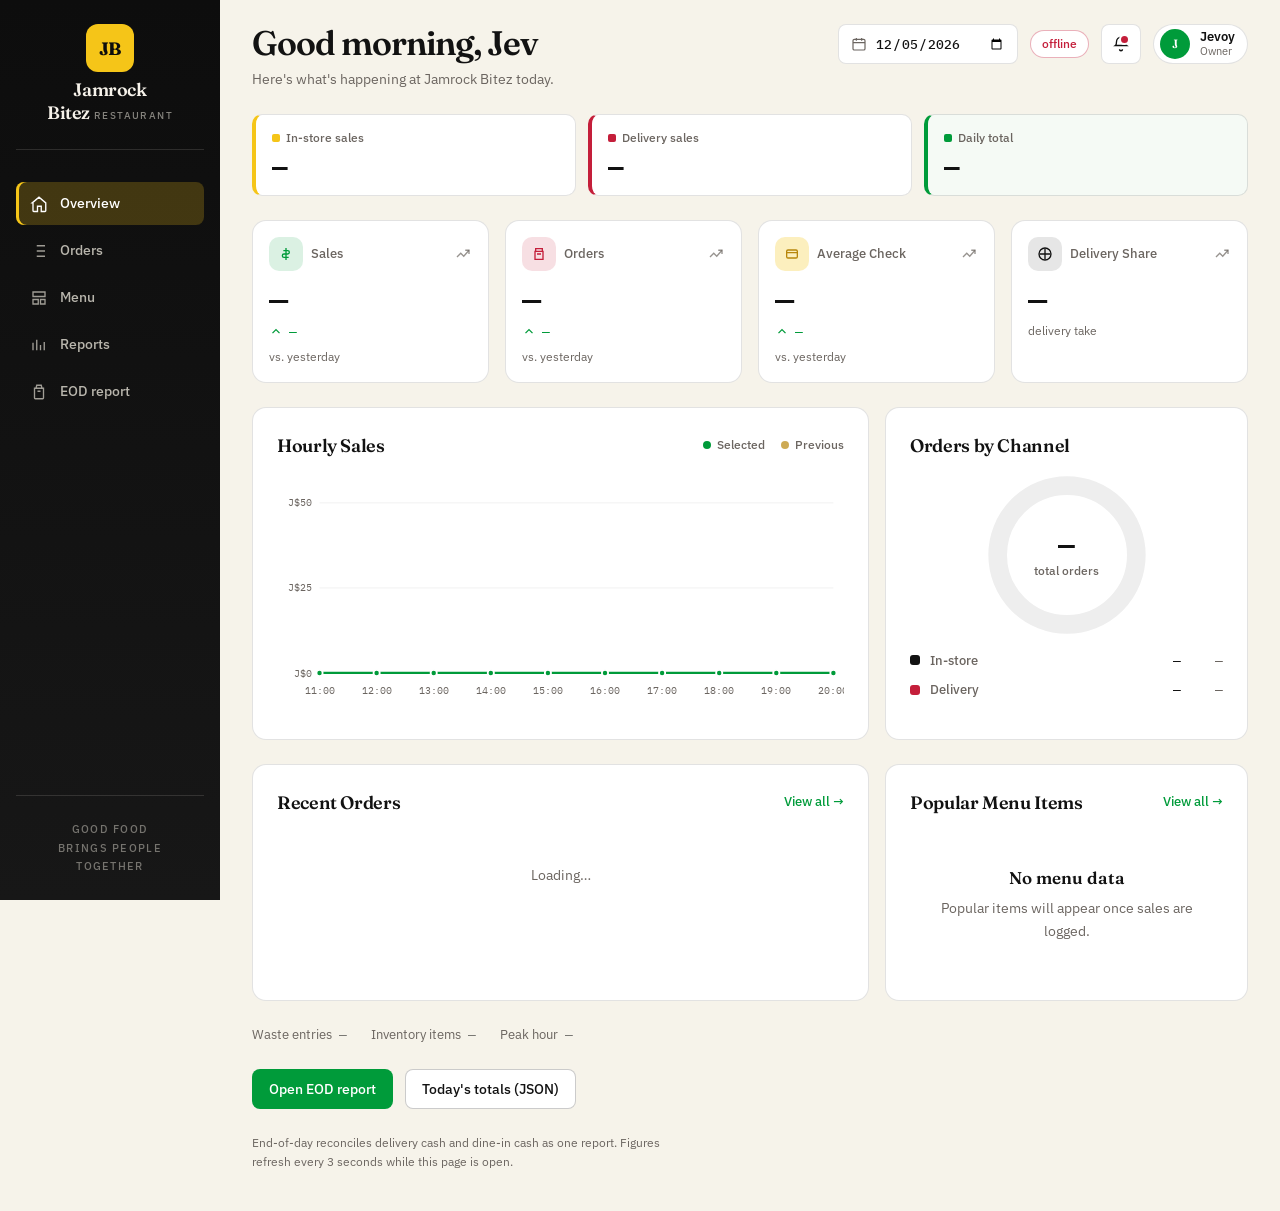
==== owner-dashboard/static/index.html @ aaf86993 "Owner Dashboard" ====
<!DOCTYPE html>
<html lang="en">
<head>
<meta charset="utf-8">
<meta name="viewport" content="width=device-width, initial-scale=1, viewport-fit=cover">
<title>Overview — Jamrock Bitez</title>
<meta name="description" content="Jamrock Bitez owner dashboard: today's sales, orders, channel mix, and popular items.">
<meta name="theme-color" content="#0d0d0d">
<link rel="preconnect" href="https://fonts.googleapis.com">
<link rel="preconnect" href="https://fonts.gstatic.com" crossorigin>
<link href="https://fonts.googleapis.com/css2?family=Fraunces:opsz,wght@9..144,500;9..144,600;9..144,700&family=IBM+Plex+Mono:wght@500;600&family=IBM+Plex+Sans:wght@400;500;600&display=swap" rel="stylesheet">
<style>
  :root {
    /* Jamaican palette: black, red, gold, green */
    --sidebar: #0d0d0d;
    --sidebar-2: #171717;
    --bg: #f6f3ea;
    --surface: #ffffff;
    --ink: #121212;
    --muted: #6b6560;
    --line: color-mix(in oklab, var(--ink) 12%, transparent);
    --line-strong: color-mix(in oklab, var(--ink) 22%, transparent);
    --accent: #c41e3a;
    --green: #009b3a;
    --gold: #f5c518;
    --gold-deep: #b8860b;
    --ok: #009b3a;
    --warn: #b8860b;
    --bad: #c41e3a;
    --channel-a: #121212;
    --channel-b: #c41e3a;
    --channel-c: #f5c518;

    --s-1: 4px; --s-2: 8px; --s-3: 12px; --s-4: 16px;
    --s-5: 24px; --s-6: 32px; --s-7: 40px;

    --r-lg: 14px; --r-md: 10px; --r-sm: 8px; --r-btn: 8px;

    --t-label: 13px;
    --t-small: 14px;
    --t-body: 15px;

    --font-display: "Fraunces", Georgia, serif;
    --font-text: "IBM Plex Sans", system-ui, sans-serif;
    --font-mono: "IBM Plex Mono", ui-monospace, monospace;

    --m-in: 150ms;
    --ease: cubic-bezier(.2, .8, .2, 1);
    --sidebar-w: 220px;
  }

  * { box-sizing: border-box; }
  html, body { margin: 0; min-height: 100%; }
  body {
    background: var(--bg);
    color: var(--ink);
    font: 400 var(--t-body)/1.5 var(--font-text);
    -webkit-font-smoothing: antialiased;
    display: flex;
    min-height: 100vh;
  }

  .skip-link {
    position: absolute; left: var(--s-4); top: -100px;
    background: var(--ink); color: var(--bg);
    padding: var(--s-2) var(--s-4); border-radius: var(--r-sm);
    z-index: 40; text-decoration: none; font-weight: 500;
  }
  .skip-link:focus { top: var(--s-4); }
  :focus-visible { outline: 2px solid var(--accent); outline-offset: 2px; }

  /* ===================== sidebar ===================== */
  .sidebar {
    width: var(--sidebar-w);
    flex-shrink: 0;
    background: linear-gradient(180deg, var(--sidebar), var(--sidebar-2));
    color: #e8e4d9;
    display: flex;
    flex-direction: column;
    padding: var(--s-5) var(--s-4) var(--s-5);
    position: sticky;
    top: 0;
    height: 100vh;
    overflow-y: auto;
  }
  .side-brand {
    display: flex;
    flex-direction: column;
    align-items: center;
    gap: var(--s-2);
    text-align: center;
    margin-bottom: var(--s-6);
    padding-bottom: var(--s-5);
    border-bottom: 1px solid color-mix(in oklab, #e8e4d9 14%, transparent);
  }
  .side-mark {
    width: 48px; height: 48px;
    border-radius: 12px;
    background: var(--gold);
    color: var(--sidebar);
    display: grid;
    place-items: center;
    font-family: var(--font-display);
    font-weight: 700;
    font-size: 18px;
    letter-spacing: -0.04em;
  }
  .side-brand strong {
    font-family: var(--font-display);
    font-weight: 600;
    font-size: 18px;
    letter-spacing: -0.02em;
    color: #f6f2ea;
    line-height: 1.15;
  }
  .side-brand span {
    font-size: 10px;
    font-weight: 500;
    letter-spacing: 0.14em;
    text-transform: uppercase;
    color: color-mix(in oklab, #e8e4d9 55%, transparent);
  }

  .side-nav {
    display: flex;
    flex-direction: column;
    gap: 4px;
    flex: 1;
  }
  .side-nav a {
    display: flex;
    align-items: center;
    gap: 12px;
    padding: 11px 14px;
    border-radius: var(--r-sm);
    color: color-mix(in oklab, #e8e4d9 78%, transparent);
    text-decoration: none;
    font-size: 14px;
    font-weight: 500;
    transition: background var(--m-in) var(--ease), color var(--m-in) var(--ease);
  }
  .side-nav a svg {
    width: 18px; height: 18px;
    flex-shrink: 0;
    opacity: 0.85;
  }
  .side-nav a:hover {
    background: color-mix(in oklab, #e8e4d9 8%, transparent);
    color: #f6f2ea;
  }
  .side-nav a.is-active {
    background: color-mix(in oklab, var(--gold) 22%, transparent);
    color: #fff;
    box-shadow: inset 3px 0 0 var(--gold);
  }
  .side-nav a.is-active svg { opacity: 1; }

  .side-foot {
    margin-top: auto;
    padding-top: var(--s-5);
    border-top: 1px solid color-mix(in oklab, #e8e4d9 14%, transparent);
    font-size: 11px;
    font-weight: 500;
    letter-spacing: 0.12em;
    text-transform: uppercase;
    text-align: center;
    line-height: 1.7;
    color: color-mix(in oklab, #e8e4d9 45%, transparent);
  }

  /* ===================== main ===================== */
  .main {
    flex: 1;
    min-width: 0;
    width: 100%;
    padding: var(--s-5) var(--s-6) var(--s-7);
    max-width: none;
  }

  .page-head {
    display: flex;
    align-items: flex-start;
    justify-content: space-between;
    gap: var(--s-4);
    margin-bottom: var(--s-5);
    flex-wrap: wrap;
  }
  .greet h1 {
    font-family: var(--font-display);
    font-weight: 600;
    font-size: clamp(26px, 2vw + 18px, 34px);
    letter-spacing: -0.03em;
    line-height: 1.15;
    margin: 0;
  }
  .greet p {
    margin: 6px 0 0;
    color: var(--muted);
    font-size: var(--t-small);
  }
  .head-tools {
    display: flex;
    align-items: center;
    gap: var(--s-3);
    flex-wrap: wrap;
  }
  .date-pill {
    display: inline-flex;
    align-items: center;
    gap: 8px;
    height: 40px;
    padding: 0 12px;
    background: var(--surface);
    border: 1px solid var(--line);
    border-radius: var(--r-btn);
    font-size: 13px;
    font-weight: 500;
    color: var(--ink);
    white-space: nowrap;
  }
  .date-pill svg { width: 16px; height: 16px; color: var(--muted); flex-shrink: 0; }
  .date-pill input[type="date"] {
    border: none;
    background: transparent;
    font: 500 13px/1 var(--font-text);
    color: var(--ink);
    padding: 0;
    min-width: 0;
    width: 130px;
    cursor: pointer;
    font-family: var(--font-mono);
    font-variant-numeric: tabular-nums;
  }
  .date-pill input[type="date"]:focus {
    outline: none;
  }
  .date-pill:focus-within {
    border-color: var(--green);
    box-shadow: 0 0 0 3px color-mix(in oklab, var(--green) 18%, transparent);
  }
  .date-reset {
    border: none;
    background: color-mix(in oklab, var(--ink) 8%, transparent);
    color: var(--muted);
    font: 500 11px/1 var(--font-text);
    padding: 5px 8px;
    border-radius: 999px;
    cursor: pointer;
    white-space: nowrap;
  }
  .date-reset:hover { background: color-mix(in oklab, var(--ink) 14%, transparent); color: var(--ink); }
  .date-reset[hidden] { display: none; }

  /* sales split — SR-5.2 explicit subtotals */
  .sales-split {
    display: grid;
    grid-template-columns: repeat(3, 1fr);
    gap: var(--s-3);
    margin-bottom: var(--s-5);
  }
  .split-cell {
    background: var(--surface);
    border: 1px solid var(--line);
    border-radius: var(--r-md);
    padding: 14px var(--s-4);
    min-width: 0;
    border-left: 4px solid var(--line-strong);
  }
  .split-cell--store { border-left-color: var(--gold); }
  .split-cell--del { border-left-color: var(--accent); }
  .split-cell--total { border-left-color: var(--green); background: color-mix(in oklab, var(--green) 5%, var(--surface)); }
  .split-cell .k {
    font-size: 12px;
    font-weight: 500;
    color: var(--muted);
    margin: 0 0 4px;
    display: flex;
    align-items: center;
    gap: 6px;
  }
  .split-cell .k i {
    width: 8px; height: 8px;
    border-radius: 2px;
    display: inline-block;
  }
  .split-cell--store .k i { background: var(--gold); }
  .split-cell--del .k i { background: var(--accent); }
  .split-cell--total .k i { background: var(--green); }
  .split-cell .v {
    font-family: var(--font-mono);
    font-weight: 600;
    font-size: clamp(20px, 1.2vw + 14px, 26px);
    font-variant-numeric: tabular-nums;
    letter-spacing: -0.03em;
    margin: 0;
    line-height: 1.15;
  }
  .bell {
    width: 40px; height: 40px;
    border-radius: var(--r-btn);
    background: var(--surface);
    border: 1px solid var(--line);
    display: grid;
    place-items: center;
    position: relative;
    color: var(--ink);
    cursor: default;
  }
  .bell svg { width: 18px; height: 18px; }
  .bell::after {
    content: "";
    position: absolute;
    top: 9px; right: 10px;
    width: 7px; height: 7px;
    border-radius: 50%;
    background: var(--accent);
    border: 2px solid var(--surface);
  }
  .user-chip {
    display: flex;
    align-items: center;
    gap: 10px;
    height: 40px;
    padding: 0 12px 0 6px;
    background: var(--surface);
    border: 1px solid var(--line);
    border-radius: 999px;
  }
  .avatar {
    width: 30px; height: 30px;
    border-radius: 50%;
    background: var(--green);
    color: #fff;
    display: grid;
    place-items: center;
    font-family: var(--font-display);
    font-size: 12px;
    font-weight: 600;
  }
  .user-chip .who {
    display: flex;
    flex-direction: column;
    line-height: 1.15;
  }
  .user-chip .who strong { font-size: 13px; font-weight: 600; }
  .user-chip .who span { font-size: 11px; color: var(--muted); }

  .badge {
    font-size: 12px;
    font-weight: 500;
    line-height: 1;
    padding: 7px 11px;
    border-radius: 999px;
    border: 1px solid var(--line-strong);
    color: var(--muted);
    background: var(--surface);
    white-space: nowrap;
  }
  .badge[data-state="live"] {
    color: var(--ok);
    border-color: color-mix(in oklab, var(--ok) 35%, transparent);
  }
  .badge[data-state="demo"] {
    color: var(--warn);
    border-color: color-mix(in oklab, var(--warn) 35%, transparent);
  }
  .badge[data-state="offline"] {
    color: var(--bad);
    border-color: color-mix(in oklab, var(--bad) 35%, transparent);
  }

  /* ===================== KPI cards ===================== */
  .kpis {
    display: grid;
    grid-template-columns: repeat(4, 1fr);
    gap: var(--s-4);
    margin-bottom: var(--s-5);
  }
  .kpi {
    background: var(--surface);
    border: 1px solid var(--line);
    border-radius: var(--r-lg);
    padding: var(--s-4) var(--s-4) var(--s-4);
    display: flex;
    flex-direction: column;
    gap: 6px;
    min-width: 0;
    transition: transform var(--m-in) var(--ease), box-shadow var(--m-in) var(--ease);
  }
  .kpi:hover {
    transform: translateY(-2px);
    box-shadow: 0 8px 24px color-mix(in oklab, var(--ink) 8%, transparent);
    border-color: color-mix(in oklab, var(--gold-deep) 35%, var(--line));
  }
  .kpi__top {
    display: flex;
    align-items: center;
    justify-content: space-between;
    gap: var(--s-2);
    flex-wrap: nowrap;
  }
  .kpi__label {
    display: flex;
    align-items: center;
    gap: 8px;
    font-size: 13px;
    font-weight: 500;
    color: var(--muted);
    min-width: 0;
    flex: 1;
    white-space: nowrap;
    overflow: hidden;
  }
  .kpi__label span {
    overflow: hidden;
    text-overflow: ellipsis;
  }
  .kpi__icon {
    width: 34px; height: 34px;
    border-radius: 10px;
    display: grid;
    place-items: center;
    flex-shrink: 0;
  }
  .kpi__icon svg { width: 16px; height: 16px; }
  .kpi__icon--green { background: color-mix(in oklab, var(--green) 14%, transparent); color: var(--green); }
  .kpi__icon--rust { background: color-mix(in oklab, var(--accent) 14%, transparent); color: var(--accent); }
  .kpi__icon--sand { background: color-mix(in oklab, var(--gold) 28%, transparent); color: var(--gold-deep); }
  .kpi__icon--ink { background: color-mix(in oklab, var(--ink) 10%, transparent); color: var(--ink); }
  .kpi__trend-icon { color: color-mix(in oklab, var(--muted) 70%, transparent); width: 18px; height: 18px; flex-shrink: 0; }
  .kpi__value {
    font-family: var(--font-mono);
    font-weight: 600;
    font-size: clamp(26px, 1.5vw + 18px, 32px);
    letter-spacing: -0.03em;
    font-variant-numeric: tabular-nums;
    line-height: 1.1;
    margin: 4px 0 0;
  }
  .kpi__delta {
    display: flex;
    align-items: center;
    gap: 6px;
    font-size: 13px;
    font-weight: 600;
    color: var(--ok);
    font-family: var(--font-mono);
    font-variant-numeric: tabular-nums;
  }
  .kpi__delta[data-dir="down"] { color: var(--bad); }
  .kpi__delta[data-dir="flat"] { color: var(--muted); }
  .kpi__delta svg { width: 14px; height: 14px; }
  .kpi__sub {
    font-size: 12px;
    color: var(--muted);
    margin: 0;
  }

  /* ===================== charts row ===================== */
  .row-charts {
    display: grid;
    grid-template-columns: 1.7fr 1fr;
    gap: var(--s-4);
    margin-bottom: var(--s-5);
    align-items: stretch;
  }
  .row-charts > .card { height: 100%; }
  .card {
    background: var(--surface);
    border: 1px solid var(--line);
    border-radius: var(--r-lg);
    padding: var(--s-5);
    min-width: 0;
  }
  .card__head {
    display: flex;
    align-items: center;
    justify-content: space-between;
    gap: var(--s-3);
    margin-bottom: var(--s-4);
    flex-wrap: wrap;
  }
  .card__head h2 {
    font-family: var(--font-display);
    font-weight: 600;
    font-size: 18px;
    letter-spacing: -0.02em;
    margin: 0;
  }
  .card__link {
    font-size: 13px;
    font-weight: 500;
    color: var(--green);
    text-decoration: none;
    display: inline-flex;
    align-items: center;
    gap: 4px;
  }
  .card__link:hover { text-decoration: underline; }

  .chart-legend {
    display: flex;
    gap: var(--s-4);
    font-size: 12px;
    font-weight: 500;
    color: var(--muted);
  }
  .chart-legend span {
    display: inline-flex;
    align-items: center;
    gap: 6px;
  }
  .chart-legend i {
    width: 8px; height: 8px;
    border-radius: 50%;
    display: inline-block;
  }
  .chart-legend .lg-today { background: var(--green); }
  .chart-legend .lg-yday { background: var(--gold-deep); opacity: 0.7; }

  .line-chart {
    width: 100%;
    height: 240px;
    display: block;
  }
  .line-chart .grid-line {
    stroke: color-mix(in oklab, var(--ink) 7%, transparent);
    stroke-width: 1;
  }
  .line-chart .axis-label {
    fill: var(--muted);
    font-size: 11px;
    font-family: var(--font-mono);
  }
  .line-chart .series-today {
    fill: none;
    stroke: var(--green);
    stroke-width: 2.5;
    stroke-linecap: round;
    stroke-linejoin: round;
  }
  .line-chart .series-yday {
    fill: none;
    stroke: color-mix(in oklab, var(--gold-deep) 55%, var(--muted));
    stroke-width: 2;
    stroke-linecap: round;
    stroke-linejoin: round;
    stroke-dasharray: 4 4;
  }
  .line-chart .dot-today {
    fill: var(--green);
    stroke: var(--surface);
    stroke-width: 2;
  }
  .line-chart .dot-today.is-peak {
    fill: var(--accent);
    r: 5;
  }

  /* donut */
  .donut-block {
    display: flex;
    flex-direction: column;
    align-items: center;
    gap: var(--s-4);
  }
  .donut-wrap {
    position: relative;
    width: 160px;
    height: 160px;
  }
  .donut-wrap svg { display: block; width: 100%; height: 100%; transform: rotate(-90deg); }
  .donut-center {
    position: absolute;
    inset: 0;
    display: flex;
    flex-direction: column;
    align-items: center;
    justify-content: center;
    pointer-events: none;
    text-align: center;
  }
  .donut-center .pct {
    font-family: var(--font-mono);
    font-weight: 600;
    font-size: 28px;
    letter-spacing: -0.03em;
    font-variant-numeric: tabular-nums;
    line-height: 1;
  }
  .donut-center .lbl {
    font-size: 12px;
    color: var(--muted);
    font-weight: 500;
    margin-top: 4px;
  }
  .channel-legend {
    width: 100%;
    display: flex;
    flex-direction: column;
    gap: 10px;
  }
  .channel-legend .row {
    display: grid;
    grid-template-columns: 10px 1fr auto auto;
    gap: 10px;
    align-items: center;
    font-size: 13px;
  }
  .channel-legend .sw {
    width: 10px; height: 10px;
    border-radius: 3px;
  }
  .channel-legend .sw-a { background: var(--channel-a); }
  .channel-legend .sw-b { background: var(--channel-b); }
  .channel-legend .name { color: var(--muted); font-weight: 500; }
  .channel-legend .n {
    font-family: var(--font-mono);
    font-weight: 600;
    font-variant-numeric: tabular-nums;
    min-width: 2ch;
    text-align: right;
  }
  .channel-legend .p {
    font-family: var(--font-mono);
    font-weight: 600;
    font-variant-numeric: tabular-nums;
    color: var(--muted);
    min-width: 4ch;
    text-align: right;
  }

  /* ===================== bottom row ===================== */
  .row-bottom {
    display: grid;
    grid-template-columns: 1.7fr 1fr;
    gap: var(--s-4);
    align-items: stretch;
  }
  .row-bottom > .card { height: 100%; }

  table {
    width: 100%;
    border-collapse: collapse;
    font-size: 13px;
  }
  th, td {
    padding: 11px 8px;
    text-align: left;
    border-bottom: 1px solid var(--line);
  }
  th {
    font-size: 12px;
    font-weight: 500;
    color: var(--muted);
    padding-top: 0;
  }
  tbody tr:last-child td { border-bottom: none; }
  tbody tr { transition: background var(--m-in) var(--ease); }
  tbody tr:hover { background: color-mix(in oklab, var(--accent) 4%, transparent); }
  td.num, th.num {
    font-family: var(--font-mono);
    font-variant-numeric: tabular-nums;
    font-weight: 500;
    text-align: right;
  }
  td.id {
    font-family: var(--font-mono);
    font-variant-numeric: tabular-nums;
    color: var(--muted);
  }
  td.when { color: var(--muted); white-space: nowrap; }
  td.who { font-weight: 500; }

  .tag {
    display: inline-block;
    font-size: 12px;
    font-weight: 500;
    line-height: 1;
    padding: 5px 9px;
    border-radius: 999px;
    white-space: nowrap;
  }
  .tag--store {
    color: var(--ink);
    background: color-mix(in oklab, var(--gold) 35%, transparent);
    border: 1px solid color-mix(in oklab, var(--gold-deep) 40%, transparent);
  }
  .tag--delivery {
    color: var(--accent);
    background: color-mix(in oklab, var(--accent) 10%, transparent);
    border: 1px solid color-mix(in oklab, var(--accent) 30%, transparent);
  }
  .status {
    display: inline-block;
    font-size: 12px;
    font-weight: 500;
    line-height: 1;
    padding: 5px 9px;
    border-radius: 999px;
    white-space: nowrap;
  }
  .status--done {
    color: var(--ok);
    background: color-mix(in oklab, var(--ok) 12%, transparent);
  }
  .status--prep {
    color: var(--warn);
    background: color-mix(in oklab, var(--warn) 14%, transparent);
  }
  .status--out {
    color: #1d4ed8;
    background: color-mix(in oklab, #1d4ed8 12%, transparent);
  }

  .empty {
    padding: var(--s-6) var(--s-4);
    text-align: center;
    color: var(--muted);
    font-size: var(--t-small);
    margin: 0;
    line-height: 1.7;
  }
  .empty strong {
    display: block;
    font-family: var(--font-display);
    font-weight: 600;
    font-size: 17px;
    color: var(--ink);
    margin-bottom: 4px;
  }

  /* popular items */
  .menu-list {
    display: flex;
    flex-direction: column;
  }
  .menu-item {
    display: grid;
    grid-template-columns: 48px 1fr auto auto;
    gap: 12px;
    align-items: center;
    padding: 10px 0;
    border-bottom: 1px solid var(--line);
    transition: background var(--m-in) var(--ease);
  }
  .menu-item:last-child { border-bottom: none; }
  .menu-item:hover { background: color-mix(in oklab, var(--accent) 3%, transparent); }
  .menu-thumb {
    width: 48px; height: 48px;
    border-radius: 10px;
    display: grid;
    place-items: center;
    color: #fff;
    font-family: var(--font-display);
    font-weight: 600;
    font-size: 16px;
    letter-spacing: -0.03em;
    flex-shrink: 0;
  }
  .menu-meta { min-width: 0; }
  .menu-meta strong {
    display: block;
    font-size: 13px;
    font-weight: 600;
    line-height: 1.3;
    white-space: nowrap;
    overflow: hidden;
    text-overflow: ellipsis;
  }
  .menu-meta span {
    display: block;
    font-size: 12px;
    color: var(--muted);
    white-space: nowrap;
    overflow: hidden;
    text-overflow: ellipsis;
  }
  .menu-qty {
    font-family: var(--font-mono);
    font-weight: 600;
    font-size: 14px;
    font-variant-numeric: tabular-nums;
    text-align: right;
    min-width: 2ch;
  }
  .menu-pct {
    font-family: var(--font-mono);
    font-weight: 500;
    font-size: 13px;
    font-variant-numeric: tabular-nums;
    color: var(--muted);
    text-align: right;
    min-width: 4ch;
  }

  /* quiet footer facts */
  .quiet {
    display: flex;
    flex-wrap: wrap;
    gap: var(--s-5);
    font-size: 13px;
    color: var(--muted);
    margin-top: var(--s-5);
  }
  .quiet span strong {
    font-family: var(--font-mono);
    font-weight: 600;
    color: color-mix(in oklab, var(--ink) 55%, transparent);
    font-variant-numeric: tabular-nums;
    margin-left: 4px;
  }

  .actions {
    display: flex;
    flex-wrap: wrap;
    gap: var(--s-3);
    margin-top: var(--s-5);
  }
  .btn {
    display: inline-flex;
    align-items: center;
    justify-content: center;
    height: 40px;
    padding: 0 var(--s-4);
    border-radius: var(--r-btn);
    font: 500 14px/1 var(--font-text);
    text-decoration: none;
    border: 1px solid transparent;
    cursor: pointer;
    transition: transform var(--m-in) var(--ease), background var(--m-in) var(--ease), border-color var(--m-in) var(--ease);
  }
  .btn:hover { transform: translateY(-1px); }
  .btn:active { transform: translateY(1px) scale(.985); }
  .btn--primary { background: var(--green); color: #fff; }
  .btn--primary:hover { background: color-mix(in oklab, var(--green) 88%, #000); }
  .btn--secondary {
    background: var(--surface);
    color: var(--ink);
    border-color: var(--line-strong);
  }
  .btn--secondary:hover { border-color: var(--ink); }

  .note {
    font-size: 12px;
    line-height: 1.6;
    color: var(--muted);
    margin: var(--s-5) 0 0;
    max-width: 62ch;
  }

  /* entrance */
  [data-enter] {
    opacity: 0;
    transform: translateY(10px);
    animation: enter 480ms var(--ease) forwards;
  }
  [data-enter][data-enter-delay="1"] { animation-delay: 50ms; }
  [data-enter][data-enter-delay="2"] { animation-delay: 100ms; }
  [data-enter][data-enter-delay="3"] { animation-delay: 150ms; }
  @keyframes enter {
    to { opacity: 1; transform: translateY(0); }
  }

  @media (prefers-reduced-motion: reduce) {
    [data-enter] { opacity: 1; transform: none; animation: none; }
    .btn, .kpi, tbody tr, .menu-item { transition: none; }
    .btn:hover, .kpi:hover { transform: none; }
  }

  /* ===================== responsive ===================== */
  @media (max-width: 1100px) {
    .kpis { grid-template-columns: repeat(2, 1fr); }
    .row-charts, .row-bottom { grid-template-columns: 1fr; }
    .sales-split { grid-template-columns: repeat(3, 1fr); }
  }
  @media (max-width: 820px) {
    body { flex-direction: column; }
    .sidebar {
      width: 100%;
      height: auto;
      position: sticky;
      top: 0;
      z-index: 30;
      flex-direction: row;
      align-items: center;
      padding: 10px var(--s-4);
      gap: var(--s-3);
      overflow-x: auto;
    }
    .side-brand {
      flex-direction: row;
      margin: 0;
      padding: 0 var(--s-3) 0 0;
      border: none;
      border-right: 1px solid color-mix(in oklab, #e8e4d9 14%, transparent);
      gap: 10px;
      text-align: left;
      flex-shrink: 0;
    }
    .side-mark { width: 36px; height: 36px; font-size: 14px; border-radius: 8px; }
    .side-brand strong { font-size: 15px; }
    .side-brand strong br { display: initial; }
    .side-brand span { display: none; }
    .side-nav {
      flex-direction: row;
      flex: 1 1 auto;
      gap: 4px;
      overflow-x: auto;
      scrollbar-width: none;
      min-width: 0;
    }
    .side-nav::-webkit-scrollbar { display: none; }
    .side-nav a { padding: 8px 12px; white-space: nowrap; flex-shrink: 0; }
    .side-nav a span { display: none; }
    .side-nav a svg { margin: 0; }
    .side-foot { display: none; }
    .main { padding: var(--s-4); max-width: none; }
    .line-chart { height: 200px; }
  }
  @media (max-width: 640px) {
    .kpis { grid-template-columns: 1fr 1fr; gap: var(--s-3); }
    .sales-split { grid-template-columns: 1fr; gap: var(--s-2); }
    .split-cell { padding: 10px var(--s-3); }
    .split-cell .v { font-size: 20px; }
    .page-head { flex-direction: column; gap: var(--s-3); margin-bottom: var(--s-4); }
    .head-tools { width: 100%; flex-wrap: wrap; }
    .menu-item { grid-template-columns: 44px 1fr auto; }
    .menu-pct { display: none; }
    th:nth-child(3), td:nth-child(3) { display: none; }
    .card { padding: var(--s-4); }
    .kpi { padding: var(--s-3); }
    .kpi__value { font-size: 22px; }
    .greet h1 { font-size: 22px; }
    .greet p { font-size: 13px; }
    .quiet { gap: var(--s-3) var(--s-4); font-size: 12px; margin-top: var(--s-4); }
    .actions { margin-top: var(--s-4); }
    .actions .btn { flex: 1 1 auto; min-width: 140px; }
    .note { margin-top: var(--s-3); }
    .row-charts, .row-bottom { margin-bottom: var(--s-4); gap: var(--s-3); }
    .kpis { margin-bottom: var(--s-4); }
    .line-chart { height: 180px; }
    .main { padding-bottom: var(--s-5); }
  }
  @media (max-width: 420px) {
    .kpis { grid-template-columns: 1fr 1fr; }
    .head-tools .user-chip .who { display: none; }
    .head-tools .user-chip { padding-right: 6px; }
    .date-pill input[type="date"] { width: 112px; font-size: 12px; }
    .side-nav a { padding: 8px 10px; }
    .side-brand strong { font-size: 14px; }
    .side-brand strong br { display: none; }
    .side-brand strong::after { content: " "; }
  }
  @media (min-width: 1400px) {
    .main { padding-left: var(--s-7); padding-right: var(--s-7); }
    .kpis { gap: var(--s-4); }
  }
</style>
</head>
<body>
<a class="skip-link" href="#main">Skip to content</a>

<aside class="sidebar" aria-label="Primary">
  <div class="side-brand">
    <div class="side-mark" aria-hidden="true">JB</div>
    <div>
      <strong>Jamrock<br>Bitez</strong>
      <span>Restaurant</span>
    </div>
  </div>
  <nav class="side-nav">
    <a href="#main" class="is-active" aria-current="page">
      <svg viewBox="0 0 24 24" fill="none" stroke="currentColor" stroke-width="1.8" aria-hidden="true"><path d="M3 10.5 12 3l9 7.5V21a1 1 0 0 1-1 1h-5v-7H10v7H5a1 1 0 0 1-1-1v-10.5z"/></svg>
      <span>Overview</span>
    </a>
    <a href="#orders">
      <svg viewBox="0 0 24 24" fill="none" stroke="currentColor" stroke-width="1.8" aria-hidden="true"><path d="M9 5h11M9 12h11M9 19h11M4 5h.01M4 12h.01M4 19h.01"/></svg>
      <span>Orders</span>
    </a>
    <a href="#popular">
      <svg viewBox="0 0 24 24" fill="none" stroke="currentColor" stroke-width="1.8" aria-hidden="true"><path d="M4 4h16v6H4zM4 14h7v6H4zM14 14h6v6h-6z"/></svg>
      <span>Menu</span>
    </a>
    <a href="#charts">
      <svg viewBox="0 0 24 24" fill="none" stroke="currentColor" stroke-width="1.8" aria-hidden="true"><path d="M4 19V9m5 10V5m5 14v-7m5 7V8"/></svg>
      <span>Reports</span>
    </a>
    <a href="/api/report/end-of-day" target="_blank" rel="noopener">
      <svg viewBox="0 0 24 24" fill="none" stroke="currentColor" stroke-width="1.8" aria-hidden="true"><path d="M9 3h6l1 4H8l1-4zM6 7h12v13a1 1 0 0 1-1 1H7a1 1 0 0 1-1-1V7zM10 11h4"/></svg>
      <span>EOD report</span>
    </a>
  </nav>
  <div class="side-foot">Good food<br>brings people<br>together</div>
</aside>

<main class="main" id="main">
  <header class="page-head" data-enter>
    <div class="greet">
      <h1 id="greeting">Good morning, Jev</h1>
      <p id="greet_sub">Here's what's happening at Jamrock Bitez today.</p>
    </div>
    <div class="head-tools">
      <label class="date-pill" for="date_input">
        <svg viewBox="0 0 24 24" fill="none" stroke="currentColor" stroke-width="1.8" aria-hidden="true"><rect x="3" y="5" width="18" height="16" rx="2"/><path d="M3 10h18M8 3v4M16 3v4"/></svg>
        <span class="visually-hidden" style="position:absolute;width:1px;height:1px;overflow:hidden;clip:rect(0,0,0,0)">Select report date</span>
        <input type="date" id="date_input" aria-label="Report date">
        <button type="button" class="date-reset" id="date_reset" hidden>Today</button>
      </label>
      <span class="badge" id="mode" data-state="demo">connecting…</span>
      <div class="bell" aria-hidden="true" title="Notifications">
        <svg viewBox="0 0 24 24" fill="none" stroke="currentColor" stroke-width="1.8"><path d="M6 9a6 6 0 1 1 12 0c0 4 1.5 5 1.5 5h-15S6 13 6 9zM10 19a2 2 0 0 0 4 0"/></svg>
      </div>
      <div class="user-chip">
        <div class="avatar" aria-hidden="true">J</div>
        <div class="who">
          <strong>Jevoy</strong>
          <span>Owner</span>
        </div>
      </div>
    </div>
  </header>

  <!-- SR-5.2: explicit in-store / delivery / total subtotals -->
  <section class="sales-split" aria-label="Sales subtotals for selected date" data-enter data-enter-delay="1">
    <div class="split-cell split-cell--store">
      <p class="k"><i aria-hidden="true"></i> In-store sales</p>
      <p class="v" id="split_store">—</p>
    </div>
    <div class="split-cell split-cell--del">
      <p class="k"><i aria-hidden="true"></i> Delivery sales</p>
      <p class="v" id="split_del">—</p>
    </div>
    <div class="split-cell split-cell--total">
      <p class="k"><i aria-hidden="true"></i> Daily total</p>
      <p class="v" id="split_total">—</p>
    </div>
  </section>

  <!-- KPI row -->
  <section class="kpis" aria-label="Key metrics" data-enter data-enter-delay="1">
    <article class="kpi">
      <div class="kpi__top">
        <div class="kpi__label">
          <span class="kpi__icon kpi__icon--green" aria-hidden="true">
            <svg viewBox="0 0 24 24" fill="none" stroke="currentColor" stroke-width="2"><path d="M12 3v18M8 7h6.5a2.5 2.5 0 0 1 0 5H9a2.5 2.5 0 0 0 0 5H16"/></svg>
          </span>
          <span id="kpi_sales_label">Sales</span>
        </div>
        <svg class="kpi__trend-icon" viewBox="0 0 24 24" fill="none" stroke="currentColor" stroke-width="1.8" aria-hidden="true"><path d="M4 16l5-5 4 4 7-8"/><path d="M15 7h5v5"/></svg>
      </div>
      <p class="kpi__value" id="kpi_sales">—</p>
      <div class="kpi__delta" id="kpi_sales_delta" data-dir="up">
        <svg viewBox="0 0 24 24" fill="none" stroke="currentColor" stroke-width="2.2" aria-hidden="true"><path d="M6 14l6-6 6 6"/></svg>
        <span>—</span>
      </div>
      <p class="kpi__sub">vs. yesterday</p>
    </article>

    <article class="kpi">
      <div class="kpi__top">
        <div class="kpi__label">
          <span class="kpi__icon kpi__icon--rust" aria-hidden="true">
            <svg viewBox="0 0 24 24" fill="none" stroke="currentColor" stroke-width="2"><path d="M7 4h10v4H7zM6 8h12v12H6zM9 12h6"/></svg>
          </span>
          Orders
        </div>
        <svg class="kpi__trend-icon" viewBox="0 0 24 24" fill="none" stroke="currentColor" stroke-width="1.8" aria-hidden="true"><path d="M4 16l5-5 4 4 7-8"/><path d="M15 7h5v5"/></svg>
      </div>
      <p class="kpi__value" id="kpi_orders">—</p>
      <div class="kpi__delta" id="kpi_orders_delta" data-dir="up">
        <svg viewBox="0 0 24 24" fill="none" stroke="currentColor" stroke-width="2.2" aria-hidden="true"><path d="M6 14l6-6 6 6"/></svg>
        <span>—</span>
      </div>
      <p class="kpi__sub">vs. yesterday</p>
    </article>

    <article class="kpi">
      <div class="kpi__top">
        <div class="kpi__label">
          <span class="kpi__icon kpi__icon--sand" aria-hidden="true">
            <svg viewBox="0 0 24 24" fill="none" stroke="currentColor" stroke-width="2"><rect x="4" y="6" width="16" height="12" rx="2"/><path d="M4 10h16"/></svg>
          </span>
          Average Check
        </div>
        <svg class="kpi__trend-icon" viewBox="0 0 24 24" fill="none" stroke="currentColor" stroke-width="1.8" aria-hidden="true"><path d="M4 16l5-5 4 4 7-8"/><path d="M15 7h5v5"/></svg>
      </div>
      <p class="kpi__value" id="kpi_avg">—</p>
      <div class="kpi__delta" id="kpi_avg_delta" data-dir="up">
        <svg viewBox="0 0 24 24" fill="none" stroke="currentColor" stroke-width="2.2" aria-hidden="true"><path d="M6 14l6-6 6 6"/></svg>
        <span>—</span>
      </div>
      <p class="kpi__sub">vs. yesterday</p>
    </article>

    <article class="kpi">
      <div class="kpi__top">
        <div class="kpi__label">
          <span class="kpi__icon kpi__icon--ink" aria-hidden="true">
            <svg viewBox="0 0 24 24" fill="none" stroke="currentColor" stroke-width="2"><path d="M4 12h16M12 4v16"/><circle cx="12" cy="12" r="9"/></svg>
          </span>
          Delivery Share
        </div>
        <svg class="kpi__trend-icon" viewBox="0 0 24 24" fill="none" stroke="currentColor" stroke-width="1.8" aria-hidden="true"><path d="M4 16l5-5 4 4 7-8"/><path d="M15 7h5v5"/></svg>
      </div>
      <p class="kpi__value" id="kpi_delivery">—</p>
      <p class="kpi__sub" id="kpi_delivery_sub">delivery take</p>
    </article>
  </section>

  <!-- charts -->
  <section class="row-charts" id="charts" aria-label="Sales charts" data-enter data-enter-delay="2">
    <div class="card">
      <div class="card__head">
        <h2>Hourly Sales</h2>
        <div class="chart-legend" aria-hidden="true">
          <span><i class="lg-today"></i> <em id="lg_sel" style="font-style:normal">Selected</em></span>
          <span><i class="lg-yday"></i> <em id="lg_prev" style="font-style:normal">Previous</em></span>
        </div>
      </div>
      <svg class="line-chart" id="line_chart" viewBox="0 0 640 240" role="img" aria-label="Line chart of hourly sales today versus yesterday"></svg>
    </div>

    <div class="card">
      <div class="card__head">
        <h2>Orders by Channel</h2>
      </div>
      <div class="donut-block">
        <div class="donut-wrap" aria-hidden="true">
          <svg viewBox="0 0 120 120">
            <circle cx="60" cy="60" r="52" fill="none" stroke="color-mix(in oklab, var(--ink) 7%, transparent)" stroke-width="14"/>
            <circle id="donut_a" cx="60" cy="60" r="52" fill="none" stroke="var(--channel-a)" stroke-width="14" stroke-dasharray="0 327"/>
            <circle id="donut_b" cx="60" cy="60" r="52" fill="none" stroke="var(--channel-b)" stroke-width="14" stroke-dasharray="0 327"/>
          </svg>
          <div class="donut-center">
            <span class="pct" id="donut_total">—</span>
            <span class="lbl">total orders</span>
          </div>
        </div>
        <div class="channel-legend">
          <div class="row">
            <span class="sw sw-a"></span>
            <span class="name">In-store</span>
            <span class="n" id="ch_store_n">—</span>
            <span class="p" id="ch_store_p">—</span>
          </div>
          <div class="row">
            <span class="sw sw-b"></span>
            <span class="name">Delivery</span>
            <span class="n" id="ch_del_n">—</span>
            <span class="p" id="ch_del_p">—</span>
          </div>
        </div>
      </div>
    </div>
  </section>

  <!-- bottom -->
  <section class="row-bottom" data-enter data-enter-delay="3">
    <div class="card" id="orders">
      <div class="card__head">
        <h2>Recent Orders</h2>
        <a class="card__link" href="#orders" id="orders_count">View all →</a>
      </div>
      <div id="orders_table">
        <p class="empty">Loading…</p>
      </div>
    </div>

    <div class="card" id="popular">
      <div class="card__head">
        <h2>Popular Menu Items</h2>
        <a class="card__link" href="#popular">View all →</a>
      </div>
      <div class="menu-list" id="menu_list">
        <p class="empty">Loading…</p>
      </div>
    </div>
  </section>

  <div class="quiet" data-enter data-enter-delay="3">
    <span>Waste entries <strong id="waste">—</strong></span>
    <span>Inventory items <strong id="inventory">—</strong></span>
    <span>Peak hour <strong id="peak_hour">—</strong></span>
  </div>

  <div class="actions" data-enter data-enter-delay="3">
    <a class="btn btn--primary" href="/api/report/end-of-day" target="_blank" rel="noopener">Open EOD report</a>
    <a class="btn btn--secondary" href="/api/dashboard/today" target="_blank" rel="noopener">Today's totals (JSON)</a>
  </div>

  <p class="note">
    End-of-day reconciles delivery cash and dine-in cash as one report.
    Figures refresh every 3 seconds while this page is open.
  </p>
</main>

<script>
const money = n => 'J$' + Number(n || 0).toFixed(2);
const esc = s => String(s ?? '').replace(/[&<>"']/g, c => ({
  '&': '&amp;', '<': '&lt;', '>': '&gt;', '"': '&quot;', "'": '&#39;'
}[c]));

const HOURS = [11, 12, 13, 14, 15, 16, 17, 18, 19, 20];
let selectedISO = null;

function hourOf(iso) {
  if (!iso) return null;
  const m = String(iso).match(/(\d{2}):/);
  return m ? parseInt(m[1], 10) : null;
}

function todayISOString() {
  const d = new Date();
  const m = String(d.getMonth() + 1).padStart(2, '0');
  const day = String(d.getDate()).padStart(2, '0');
  return `${d.getFullYear()}-${m}-${day}`;
}

function formatDayLabel(iso) {
  if (!iso) return '';
  const parsed = new Date(iso + 'T12:00:00');
  return parsed.toLocaleDateString('en-GB', {
    weekday: 'long', day: 'numeric', month: 'long', year: 'numeric'
  });
}

function initDatePicker() {
  const input = document.getElementById('date_input');
  const reset = document.getElementById('date_reset');
  const today = todayISOString();
  input.value = today;
  input.max = today;
  selectedISO = today;
  reset.hidden = true;

  input.addEventListener('change', () => {
    const v = input.value || today;
    selectedISO = v;
    reset.hidden = v === today;
    refresh();
  });
  reset.addEventListener('click', () => {
    input.value = today;
    selectedISO = today;
    reset.hidden = true;
    refresh();
  });
}

function setGreeting(iso) {
  const h = new Date().getHours();
  const part = h < 12 ? 'morning' : h < 17 ? 'afternoon' : 'evening';
  document.getElementById('greeting').textContent = `Good ${part}, Jev`;
  const isToday = !iso || iso === todayISOString();
  document.getElementById('greet_sub').textContent = isToday
    ? "Here's what's happening at Jamrock Bitez today."
    : `Sales report for ${formatDayLabel(iso)}.`;
  document.getElementById('kpi_sales_label').textContent = isToday ? "Today's Sales" : 'Sales';
  document.getElementById('lg_sel').textContent = isToday ? 'Today' : 'Selected';
  document.getElementById('lg_prev').textContent = isToday ? 'Yesterday' : 'Previous day';
  // KPI comparison labels
  document.querySelectorAll('.kpi__sub').forEach((el, i) => {
    if (i < 3) el.textContent = isToday ? 'vs. yesterday' : 'vs. previous day';
  });
}

function setDelta(el, pct, sub) {
  const box = document.getElementById(el);
  if (pct == null) {
    box.hidden = true;
    return;
  }
  box.hidden = false;
  const up = pct > 0.05;
  const down = pct < -0.05;
  box.dataset.dir = up ? 'up' : down ? 'down' : 'flat';
  const sign = up ? '+' : down ? '−' : '';
  box.querySelector('span').textContent = `${sign}${Math.abs(pct)}%`;
  const arrow = box.querySelector('svg path');
  if (down) {
    arrow.setAttribute('d', 'M6 10l6 6 6-6');
  } else if (!up) {
    arrow.setAttribute('d', 'M6 12h12');
  }
}

function renderLine(todayOrders, ydayOrders) {
  const by = (orders) => {
    const m = Object.fromEntries(HOURS.map(h => [h, 0]));
    for (const o of orders) {
      const h = hourOf(o.created_at);
      if (h != null && h in m) m[h] += Number(o.total) || 0;
    }
    return m;
  };
  const t = by(todayOrders);
  const y = by(ydayOrders);
  const all = [...HOURS.map(h => t[h]), ...HOURS.map(h => y[h])];
  const max = Math.max(...all, 50);
  // clean y-axis steps: 25 / 50 / 100 depending on peak
  const step = max <= 100 ? 25 : max <= 250 ? 50 : max <= 500 ? 100 : 200;
  const niceMax = Math.ceil(max / step) * step;

  const W = 640, H = 240;
  const padL = 48, padR = 12, padT = 16, padB = 32;
  const plotW = W - padL - padR;
  const plotH = H - padT - padB;
  const x = i => padL + (i / (HOURS.length - 1)) * plotW;
  const y_ = v => padT + plotH - (v / niceMax) * plotH;

  const path = vals => HOURS.map((h, i) =>
    (i === 0 ? 'M' : 'L') + x(i).toFixed(1) + ',' + y_(vals[h]).toFixed(1)
  ).join(' ');

  let grid = '';
  for (let v = 0; v <= niceMax; v += step) {
    const yy = y_(v);
    grid += `<line class="grid-line" x1="${padL}" y1="${yy}" x2="${W - padR}" y2="${yy}"/>`;
    grid += `<text class="axis-label" x="${padL - 8}" y="${yy + 4}" text-anchor="end">J$${v}</text>`;
  }
  const xLabels = HOURS.map((h, i) =>
    `<text class="axis-label" x="${x(i)}" y="${H - 8}" text-anchor="middle">${h}:00</text>`
  ).join('');

  const peak = HOURS.reduce((a, b) => t[b] > t[a] ? b : a, HOURS[0]);
  const dots = HOURS.map((h, i) =>
    `<circle class="dot-today${h === peak && t[h] > 0 ? ' is-peak' : ''}" cx="${x(i)}" cy="${y_(t[h])}" r="3.5">
      <title>${h}:00 · ${money(t[h])} selected · ${money(y[h])} previous</title>
    </circle>`
  ).join('');

  document.getElementById('line_chart').innerHTML =
    grid + xLabels +
    `<path class="series-yday" d="${path(y)}"/>` +
    `<path class="series-today" d="${path(t)}"/>` +
    dots;

  const peakEl = document.getElementById('peak_hour');
  peakEl.textContent = t[peak] > 0 ? `${peak}:00 ${money(t[peak])}` : '—';
}

function renderDonut(inStoreN, deliveryN) {
  const total = inStoreN + deliveryN;
  const C = 2 * Math.PI * 52;
  const a = total > 0 ? inStoreN / total : 0.5;
  const b = total > 0 ? deliveryN / total : 0.5;
  document.getElementById('donut_a').setAttribute('stroke-dasharray', `${a * C} ${C}`);
  document.getElementById('donut_a').setAttribute('stroke-dashoffset', '0');
  document.getElementById('donut_b').setAttribute('stroke-dasharray', `${b * C} ${C}`);
  document.getElementById('donut_b').setAttribute('stroke-dashoffset', `${-a * C}`);
  document.getElementById('donut_total').textContent = total;
  document.getElementById('ch_store_n').textContent = inStoreN;
  document.getElementById('ch_del_n').textContent = deliveryN;
  document.getElementById('ch_store_p').textContent = total ? Math.round(a * 100) + '%' : '—';
  document.getElementById('ch_del_p').textContent = total ? Math.round(b * 100) + '%' : '—';
}

function statusClass(s) {
  if (s === 'Preparing') return 'status status--prep';
  if (s === 'Out for delivery') return 'status status--out';
  return 'status status--done';
}

function renderOrders(rows, isToday) {
  const el = document.getElementById('orders_table');
  const count = document.getElementById('orders_count');
  if (!rows.length) {
    el.innerHTML = `<p class="empty"><strong>${isToday ? 'No tickets yet today' : 'No sales recorded'}</strong>${isToday ? "When orders come in they'll show up here." : 'Pick another date or return to today.'}</p>`;
    count.textContent = '';
    renderDonut(0, 0);
    return;
  }
  const latest = rows.slice().reverse().slice(0, 8);
  let sn = 0, dn = 0;
  for (const o of rows) {
    if (o.order_type === 'in-store') sn++; else dn++;
  }
  renderDonut(sn, dn);
  count.textContent = rows.length + ' total →';

  const body = latest.map(o => {
    const type = o.order_type || '';
    const when = o.created_at
      ? esc(String(o.created_at).replace('T', ' ').slice(11, 16))
      : '—';
    const tagClass = type === 'delivery' ? 'tag tag--delivery' : 'tag tag--store';
    const st = o.status || 'Completed';
    return `<tr>
      <td class="id">#${esc(o.id)}</td>
      <td><span class="${tagClass}">${type === 'delivery' ? 'Delivery' : 'Dine-in'}</span></td>
      <td class="who">${esc(o.customer || '—')}</td>
      <td class="when">${when}</td>
      <td class="num">${money(o.total)}</td>
      <td><span class="${statusClass(st)}">${esc(st)}</span></td>
    </tr>`;
  }).join('');

  el.innerHTML = `<table>
    <thead>
      <tr>
        <th scope="col">Order ID</th>
        <th scope="col">Channel</th>
        <th scope="col">Customer</th>
        <th scope="col">Time</th>
        <th scope="col" class="num">Total</th>
        <th scope="col">Status</th>
      </tr>
    </thead>
    <tbody>${body}</tbody>
  </table>`;
}

function renderMenu(items) {
  const el = document.getElementById('menu_list');
  if (!items.length) {
    el.innerHTML = `<p class="empty"><strong>No menu data</strong>Popular items will appear once sales are logged.</p>`;
    return;
  }
  el.innerHTML = items.map(it => {
    const initials = it.name.split(/\s+/).slice(0, 2).map(w => w[0]).join('');
    return `<div class="menu-item">
      <div class="menu-thumb" style="background:${esc(it.tone || '#1e5c4a')}" aria-hidden="true">${esc(initials)}</div>
      <div class="menu-meta">
        <strong>${esc(it.name)}</strong>
        <span>${esc(it.desc || '')}</span>
      </div>
      <div class="menu-qty">${esc(it.qty)}</div>
      <div class="menu-pct">${esc(it.pct)}%</div>
    </div>`;
  }).join('');
}

async function loadToday() {
  try {
    const iso = selectedISO || todayISOString();
    const r = await fetch('/api/dashboard/today?date=' + encodeURIComponent(iso));
    const d = await r.json();
    selectedISO = d.date || iso;
    document.getElementById('kpi_sales').textContent = money(d.total);
    document.getElementById('kpi_orders').textContent = d.orders ?? 0;
    document.getElementById('kpi_avg').textContent = money(d.avg);
    document.getElementById('kpi_delivery').textContent = (d.delivery_share ?? 0) + '%';
    setDelta('kpi_sales_delta', d.delta_pct);
    setDelta('kpi_orders_delta', d.orders_delta_pct);
    setDelta('kpi_avg_delta', d.avg_delta_pct);
    document.getElementById('kpi_delivery_sub').textContent =
      money(d.delivery) + ' of ' + money(d.total);
    // SR-5.1 / SR-5.2 — subtotals for the selected date
    document.getElementById('split_store').textContent = money(d.in_store);
    document.getElementById('split_del').textContent = money(d.delivery);
    document.getElementById('split_total').textContent = money(d.total);
    setGreeting(d.date);
    return d;
  } catch {
    return null;
  }
}

async function loadSeries(dayD) {
  try {
    const iso = dayD?.date || selectedISO || todayISOString();
    const yDate = dayD?.yesterday_date;
    const [tr, yr] = await Promise.all([
      fetch('/api/orders?date=' + encodeURIComponent(iso)),
      yDate ? fetch('/api/orders?date=' + encodeURIComponent(yDate)) : Promise.resolve({ json: async () => [] }),
    ]);
    const today = await tr.json();
    const yday = await yr.json();
    const isToday = iso === todayISOString();
    renderLine(today, yday);
    renderOrders(today, isToday);
  } catch {
    renderLine([], []);
  }
}

async function loadOverview() {
  try {
    const r = await fetch('/api/overview');
    const s = await r.json();
    document.getElementById('waste').textContent = s.waste_logged ?? 0;
    document.getElementById('inventory').textContent = s.inventory_items ?? 0;
    const badge = document.getElementById('mode');
    if (s.live) {
      badge.textContent = 'live backend';
      badge.dataset.state = 'live';
    } else {
      badge.textContent = 'demo data';
      badge.dataset.state = 'demo';
    }
  } catch {
    const badge = document.getElementById('mode');
    badge.textContent = 'offline';
    badge.dataset.state = 'offline';
  }
}

async function loadMenu() {
  try {
    const r = await fetch('/api/menu/popular');
    renderMenu(await r.json());
  } catch {
    renderMenu([]);
  }
}

async function refresh() {
  const d = await loadToday();
  loadOverview();
  loadSeries(d);
  loadMenu();
}

initDatePicker();
refresh();
// Only auto-poll when viewing today — past reports stay static
setInterval(() => {
  if (selectedISO === todayISOString()) refresh();
}, 3000);
</script>
</body>
</html>
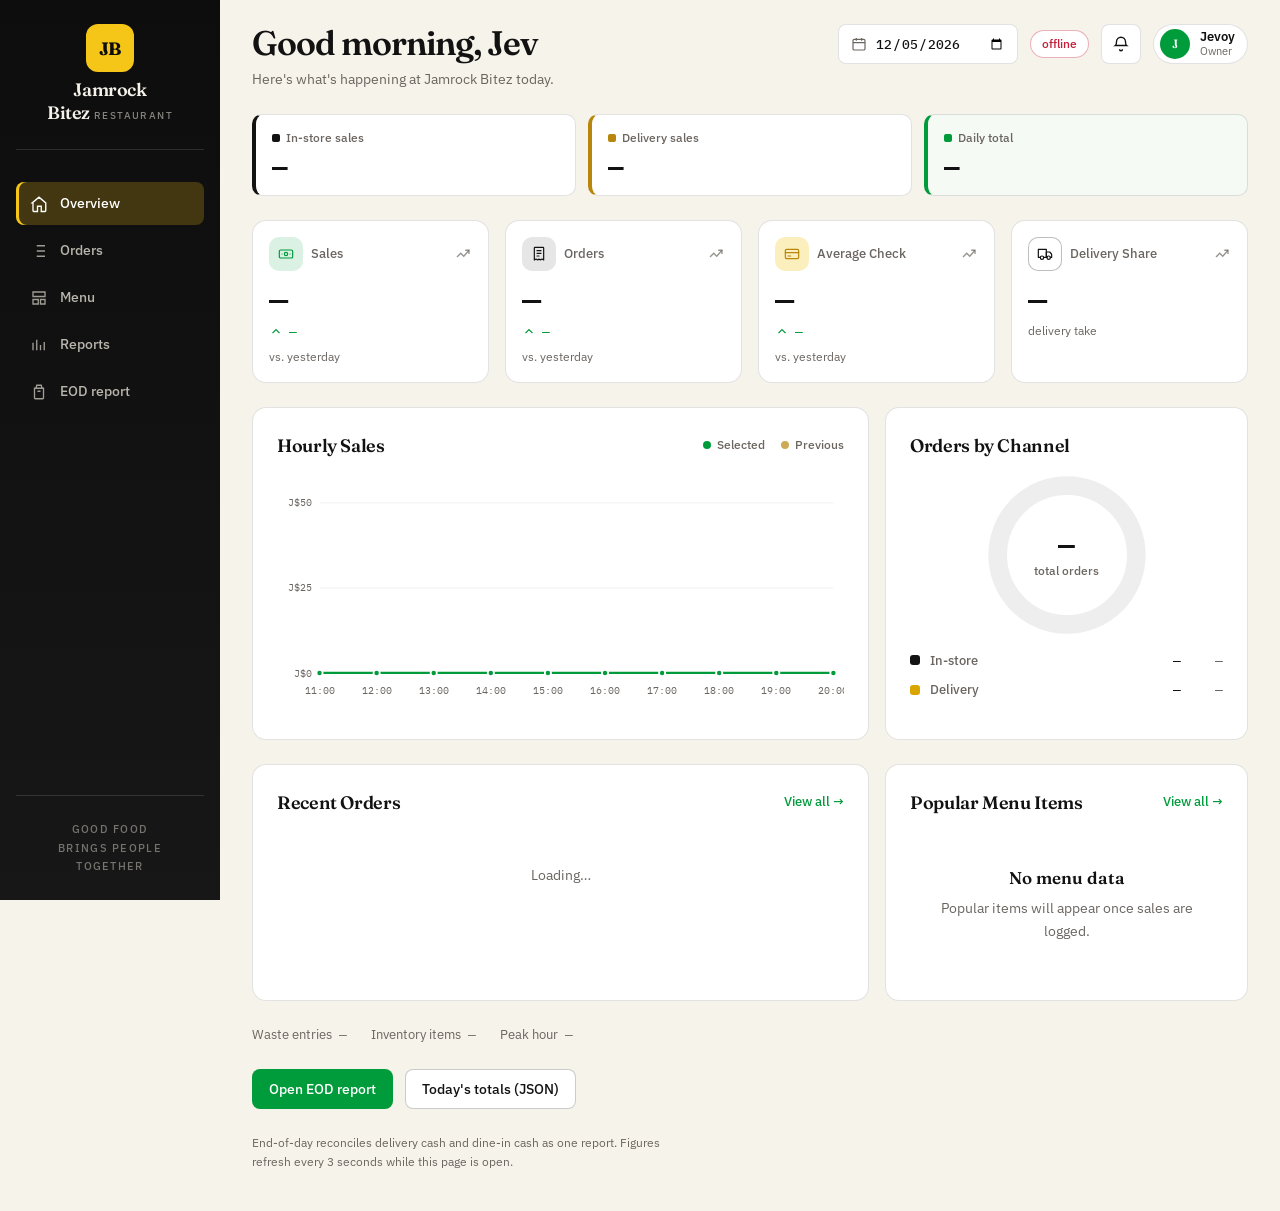
==== commit 90172b7b: "Live backend ingestion, notifications, EOD report" ====
--- a/owner-dashboard/static/index.html
+++ b/owner-dashboard/static/index.html
@@ -28,7 +28,7 @@
     --warn: #b8860b;
     --bad: #c41e3a;
     --channel-a: #121212;
-    --channel-b: #c41e3a;
+    --channel-b: #d9a600;
     --channel-c: #f5c518;
 
     --s-1: 4px; --s-2: 8px; --s-3: 12px; --s-4: 16px;
@@ -67,7 +67,7 @@
     z-index: 40; text-decoration: none; font-weight: 500;
   }
   .skip-link:focus { top: var(--s-4); }
-  :focus-visible { outline: 2px solid var(--accent); outline-offset: 2px; }
+  :focus-visible { outline: 2px solid var(--green); outline-offset: 2px; }
 
   /* ===================== sidebar ===================== */
   .sidebar {
@@ -178,6 +178,8 @@
   }
 
   .page-head {
+    position: relative;
+    z-index: 50;
     display: flex;
     align-items: flex-start;
     justify-content: space-between;
@@ -266,8 +268,8 @@
     min-width: 0;
     border-left: 4px solid var(--line-strong);
   }
-  .split-cell--store { border-left-color: var(--gold); }
-  .split-cell--del { border-left-color: var(--accent); }
+  .split-cell--store { border-left-color: var(--channel-a); }
+  .split-cell--del { border-left-color: var(--gold-deep); }
   .split-cell--total { border-left-color: var(--green); background: color-mix(in oklab, var(--green) 5%, var(--surface)); }
   .split-cell .k {
     font-size: 12px;
@@ -283,8 +285,8 @@
     border-radius: 2px;
     display: inline-block;
   }
-  .split-cell--store .k i { background: var(--gold); }
-  .split-cell--del .k i { background: var(--accent); }
+  .split-cell--store .k i { background: var(--channel-a); }
+  .split-cell--del .k i { background: var(--gold-deep); }
   .split-cell--total .k i { background: var(--green); }
   .split-cell .v {
     font-family: var(--font-mono);
@@ -295,6 +297,7 @@
     margin: 0;
     line-height: 1.15;
   }
+  .bell-wrap { position: relative; }
   .bell {
     width: 40px; height: 40px;
     border-radius: var(--r-btn);
@@ -304,18 +307,77 @@
     place-items: center;
     position: relative;
     color: var(--ink);
-    cursor: default;
-  }
+    cursor: pointer;
+    padding: 0;
+  }
+  .bell:hover { border-color: var(--line-strong); }
+  .bell[aria-expanded="true"] { border-color: var(--line-strong); background: var(--bg); }
   .bell svg { width: 18px; height: 18px; }
-  .bell::after {
-    content: "";
+  .bell__dot {
     position: absolute;
     top: 9px; right: 10px;
     width: 7px; height: 7px;
     border-radius: 50%;
-    background: var(--accent);
+    background: var(--gold-deep);
     border: 2px solid var(--surface);
   }
+  .bell__dot[hidden] { display: none; }
+
+  .notif {
+    position: absolute;
+    top: calc(100% + 8px);
+    right: 0;
+    width: min(320px, calc(100vw - 32px));
+    background: var(--surface);
+    border: 1px solid var(--line);
+    border-radius: var(--r-md);
+    box-shadow: 0 14px 34px color-mix(in oklab, var(--ink) 16%, transparent);
+    z-index: 60;
+    overflow: hidden;
+  }
+  .notif[hidden] { display: none; }
+  .notif__head {
+    display: flex;
+    align-items: center;
+    justify-content: space-between;
+    padding: 10px 12px;
+    border-bottom: 1px solid var(--line);
+  }
+  .notif__head strong { font-size: 13px; font-weight: 600; }
+  .notif__clear {
+    background: none;
+    border: 0;
+    color: var(--muted);
+    font: 500 12px var(--font-text);
+    cursor: pointer;
+    padding: 4px 6px;
+    border-radius: 6px;
+  }
+  .notif__clear:hover { color: var(--ink); background: var(--bg); }
+  .notif__list {
+    list-style: none;
+    margin: 0;
+    padding: 6px;
+    max-height: 300px;
+    overflow-y: auto;
+  }
+  .notif__list li {
+    display: flex;
+    gap: 10px;
+    align-items: baseline;
+    padding: 8px 10px;
+    border-radius: 6px;
+    font-size: 13px;
+  }
+  .notif__list li + li { margin-top: 2px; }
+  .notif__list li:hover { background: var(--bg); }
+  .notif__list time {
+    flex: none;
+    font: 500 11px/1.4 var(--font-mono);
+    color: var(--muted);
+  }
+  .notif__empty { color: var(--muted); justify-content: center; padding: 18px 10px; }
+  .notif__empty:hover { background: none; }
   .user-chip {
     display: flex;
     align-items: center;
@@ -424,9 +486,9 @@
   }
   .kpi__icon svg { width: 16px; height: 16px; }
   .kpi__icon--green { background: color-mix(in oklab, var(--green) 14%, transparent); color: var(--green); }
-  .kpi__icon--rust { background: color-mix(in oklab, var(--accent) 14%, transparent); color: var(--accent); }
   .kpi__icon--sand { background: color-mix(in oklab, var(--gold) 28%, transparent); color: var(--gold-deep); }
   .kpi__icon--ink { background: color-mix(in oklab, var(--ink) 10%, transparent); color: var(--ink); }
+  .kpi__icon--plain { background: transparent; color: var(--ink); box-shadow: inset 0 0 0 1px color-mix(in oklab, var(--ink) 28%, transparent); }
   .kpi__trend-icon { color: color-mix(in oklab, var(--muted) 70%, transparent); width: 18px; height: 18px; flex-shrink: 0; }
   .kpi__value {
     font-family: var(--font-mono);
@@ -553,7 +615,7 @@
     stroke-width: 2;
   }
   .line-chart .dot-today.is-peak {
-    fill: var(--accent);
+    fill: var(--channel-a);
     r: 5;
   }
 
@@ -644,6 +706,7 @@
     border-collapse: collapse;
     font-size: 13px;
   }
+  #orders_table { overflow-x: auto; }
   th, td {
     padding: 11px 8px;
     text-align: left;
@@ -657,7 +720,7 @@
   }
   tbody tr:last-child td { border-bottom: none; }
   tbody tr { transition: background var(--m-in) var(--ease); }
-  tbody tr:hover { background: color-mix(in oklab, var(--accent) 4%, transparent); }
+  tbody tr:hover { background: color-mix(in oklab, var(--ink) 3.5%, transparent); }
   td.num, th.num {
     font-family: var(--font-mono);
     font-variant-numeric: tabular-nums;
@@ -683,13 +746,13 @@
   }
   .tag--store {
     color: var(--ink);
-    background: color-mix(in oklab, var(--gold) 35%, transparent);
-    border: 1px solid color-mix(in oklab, var(--gold-deep) 40%, transparent);
+    background: color-mix(in oklab, var(--channel-a) 8%, transparent);
+    border: 1px solid color-mix(in oklab, var(--channel-a) 30%, transparent);
   }
   .tag--delivery {
-    color: var(--accent);
-    background: color-mix(in oklab, var(--accent) 10%, transparent);
-    border: 1px solid color-mix(in oklab, var(--accent) 30%, transparent);
+    color: var(--gold-deep);
+    background: color-mix(in oklab, var(--gold) 22%, transparent);
+    border: 1px solid color-mix(in oklab, var(--gold-deep) 45%, transparent);
   }
   .status {
     display: inline-block;
@@ -709,8 +772,12 @@
     background: color-mix(in oklab, var(--warn) 14%, transparent);
   }
   .status--out {
-    color: #1d4ed8;
-    background: color-mix(in oklab, #1d4ed8 12%, transparent);
+    color: var(--ink);
+    background: color-mix(in oklab, var(--channel-a) 9%, transparent);
+  }
+  .status--ready {
+    color: var(--gold-deep);
+    background: color-mix(in oklab, var(--gold) 26%, transparent);
   }
 
   .empty {
@@ -745,7 +812,7 @@
     transition: background var(--m-in) var(--ease);
   }
   .menu-item:last-child { border-bottom: none; }
-  .menu-item:hover { background: color-mix(in oklab, var(--accent) 3%, transparent); }
+  .menu-item:hover { background: color-mix(in oklab, var(--ink) 4%, transparent); }
   .menu-thumb {
     width: 48px; height: 48px;
     border-radius: 10px;
@@ -881,7 +948,7 @@
       height: auto;
       position: sticky;
       top: 0;
-      z-index: 30;
+      z-index: 70;
       flex-direction: row;
       align-items: center;
       padding: 10px var(--s-4);
@@ -944,6 +1011,7 @@
   }
   @media (max-width: 420px) {
     .kpis { grid-template-columns: 1fr 1fr; }
+    th:nth-child(4), td:nth-child(4) { display: none; }
     .head-tools .user-chip .who { display: none; }
     .head-tools .user-chip { padding-right: 6px; }
     .date-pill input[type="date"] { width: 112px; font-size: 12px; }
@@ -986,7 +1054,7 @@
       <svg viewBox="0 0 24 24" fill="none" stroke="currentColor" stroke-width="1.8" aria-hidden="true"><path d="M4 19V9m5 10V5m5 14v-7m5 7V8"/></svg>
       <span>Reports</span>
     </a>
-    <a href="/api/report/end-of-day" target="_blank" rel="noopener">
+    <a href="/report/end-of-day">
       <svg viewBox="0 0 24 24" fill="none" stroke="currentColor" stroke-width="1.8" aria-hidden="true"><path d="M9 3h6l1 4H8l1-4zM6 7h12v13a1 1 0 0 1-1 1H7a1 1 0 0 1-1-1V7zM10 11h4"/></svg>
       <span>EOD report</span>
     </a>
@@ -1008,8 +1076,20 @@
         <button type="button" class="date-reset" id="date_reset" hidden>Today</button>
       </label>
       <span class="badge" id="mode" data-state="demo">connecting…</span>
-      <div class="bell" aria-hidden="true" title="Notifications">
-        <svg viewBox="0 0 24 24" fill="none" stroke="currentColor" stroke-width="1.8"><path d="M6 9a6 6 0 1 1 12 0c0 4 1.5 5 1.5 5h-15S6 13 6 9zM10 19a2 2 0 0 0 4 0"/></svg>
+      <div class="bell-wrap">
+        <button type="button" class="bell" id="bell_btn" aria-haspopup="true" aria-expanded="false" aria-controls="notif_panel" aria-label="Notifications">
+          <svg viewBox="0 0 24 24" fill="none" stroke="currentColor" stroke-width="1.8" aria-hidden="true"><path d="M6 9a6 6 0 1 1 12 0c0 4 1.5 5 1.5 5h-15S6 13 6 9zM10 19a2 2 0 0 0 4 0"/></svg>
+          <span class="bell__dot" id="bell_dot" hidden></span>
+        </button>
+        <div class="notif" id="notif_panel" hidden>
+          <div class="notif__head">
+            <strong>Notifications</strong>
+            <button type="button" class="notif__clear" id="notif_clear">Clear</button>
+          </div>
+          <ul class="notif__list" id="notif_list">
+            <li class="notif__empty">No notifications yet</li>
+          </ul>
+        </div>
       </div>
       <div class="user-chip">
         <div class="avatar" aria-hidden="true">J</div>
@@ -1043,7 +1123,7 @@
       <div class="kpi__top">
         <div class="kpi__label">
           <span class="kpi__icon kpi__icon--green" aria-hidden="true">
-            <svg viewBox="0 0 24 24" fill="none" stroke="currentColor" stroke-width="2"><path d="M12 3v18M8 7h6.5a2.5 2.5 0 0 1 0 5H9a2.5 2.5 0 0 0 0 5H16"/></svg>
+            <svg viewBox="0 0 24 24" fill="none" stroke="currentColor" stroke-width="1.8" stroke-linecap="round" stroke-linejoin="round"><rect x="2" y="6" width="20" height="12" rx="2"/><circle cx="12" cy="12" r="2.5"/><path d="M6 12h.01M18 12h.01"/></svg>
           </span>
           <span id="kpi_sales_label">Sales</span>
         </div>
@@ -1060,8 +1140,8 @@
     <article class="kpi">
       <div class="kpi__top">
         <div class="kpi__label">
-          <span class="kpi__icon kpi__icon--rust" aria-hidden="true">
-            <svg viewBox="0 0 24 24" fill="none" stroke="currentColor" stroke-width="2"><path d="M7 4h10v4H7zM6 8h12v12H6zM9 12h6"/></svg>
+          <span class="kpi__icon kpi__icon--ink" aria-hidden="true">
+            <svg viewBox="0 0 24 24" fill="none" stroke="currentColor" stroke-width="1.8" stroke-linecap="round" stroke-linejoin="round"><path d="M6 2h12a1 1 0 0 1 1 1v18l-2.5-1.5L14 21l-2-1.5L10 21l-2.5-1.5L5 21V3a1 1 0 0 1 1-1z"/><path d="M9 7h6M9 11h6M9 15h3"/></svg>
           </span>
           Orders
         </div>
@@ -1079,7 +1159,7 @@
       <div class="kpi__top">
         <div class="kpi__label">
           <span class="kpi__icon kpi__icon--sand" aria-hidden="true">
-            <svg viewBox="0 0 24 24" fill="none" stroke="currentColor" stroke-width="2"><rect x="4" y="6" width="16" height="12" rx="2"/><path d="M4 10h16"/></svg>
+            <svg viewBox="0 0 24 24" fill="none" stroke="currentColor" stroke-width="1.8" stroke-linecap="round" stroke-linejoin="round"><rect x="2" y="5" width="20" height="14" rx="2"/><path d="M2 10h20"/><path d="M6 15h4"/></svg>
           </span>
           Average Check
         </div>
@@ -1096,8 +1176,8 @@
     <article class="kpi">
       <div class="kpi__top">
         <div class="kpi__label">
-          <span class="kpi__icon kpi__icon--ink" aria-hidden="true">
-            <svg viewBox="0 0 24 24" fill="none" stroke="currentColor" stroke-width="2"><path d="M4 12h16M12 4v16"/><circle cx="12" cy="12" r="9"/></svg>
+          <span class="kpi__icon kpi__icon--plain" aria-hidden="true">
+            <svg viewBox="0 0 24 24" fill="none" stroke="currentColor" stroke-width="1.8" stroke-linecap="round" stroke-linejoin="round"><path d="M10 17h4V5H2v12h3"/><path d="M20 17h2v-3.34a4 4 0 0 0-1.17-2.83L19 9h-5v8h1"/><circle cx="7.5" cy="17.5" r="2.5"/><circle cx="17.5" cy="17.5" r="2.5"/></svg>
           </span>
           Delivery Share
         </div>
@@ -1185,7 +1265,7 @@
   </div>
 
   <div class="actions" data-enter data-enter-delay="3">
-    <a class="btn btn--primary" href="/api/report/end-of-day" target="_blank" rel="noopener">Open EOD report</a>
+    <a class="btn btn--primary" href="/report/end-of-day">Open EOD report</a>
     <a class="btn btn--secondary" href="/api/dashboard/today" target="_blank" rel="noopener">Today's totals (JSON)</a>
   </div>
 
@@ -1358,8 +1438,84 @@
 
 function statusClass(s) {
   if (s === 'Preparing') return 'status status--prep';
+  if (s === 'Ready') return 'status status--ready';
   if (s === 'Out for delivery') return 'status status--out';
   return 'status status--done';
+}
+
+// ---- notifications: order + connection events, bell dropdown ----
+const notif = { events: [], open: false, unread: false };
+let ordersBaseline = null; // {iso, map: id -> status} — diff source for today
+let prevMode = null;
+
+function relTime(t) {
+  const s = Math.floor((Date.now() - t) / 1000);
+  if (s < 60) return 'now';
+  const m = Math.floor(s / 60);
+  if (m < 60) return m + 'm';
+  return Math.floor(m / 60) + 'h';
+}
+
+function pushNotif(text) {
+  notif.events.unshift({ t: Date.now(), text });
+  if (notif.events.length > 8) notif.events.pop();
+  if (!notif.open) notif.unread = true;
+  renderNotif();
+}
+
+function renderNotif() {
+  const list = document.getElementById('notif_list');
+  if (list) {
+    list.innerHTML = notif.events.length
+      ? notif.events.map(e => `<li><time>${relTime(e.t)}</time><span>${esc(e.text)}</span></li>`).join('')
+      : '<li class="notif__empty">No notifications yet</li>';
+  }
+  const dot = document.getElementById('bell_dot');
+  if (dot) dot.hidden = !notif.unread;
+}
+
+function setNotifOpen(open) {
+  notif.open = open;
+  const panel = document.getElementById('notif_panel');
+  const btn = document.getElementById('bell_btn');
+  if (panel) panel.hidden = !open;
+  if (btn) btn.setAttribute('aria-expanded', String(open));
+  if (open) notif.unread = false;
+  renderNotif();
+}
+
+function initNotif() {
+  const btn = document.getElementById('bell_btn');
+  btn.addEventListener('click', e => {
+    e.stopPropagation();
+    setNotifOpen(!notif.open);
+  });
+  document.addEventListener('click', e => {
+    if (notif.open && !e.target.closest('.bell-wrap')) setNotifOpen(false);
+  });
+  document.addEventListener('keydown', e => {
+    if (e.key === 'Escape' && notif.open) setNotifOpen(false);
+  });
+  document.getElementById('notif_clear').addEventListener('click', () => {
+    notif.events = [];
+    notif.unread = false;
+    renderNotif();
+  });
+  if (location.hash === '#notifications') setNotifOpen(true);
+  renderNotif();
+}
+
+function diffToday(rows, iso) {
+  const snap = new Map(rows.map(o => [o.id, o.status || 'Completed']));
+  if (ordersBaseline && ordersBaseline.iso === iso) {
+    for (const o of rows) {
+      const st = o.status || 'Completed';
+      const prev = ordersBaseline.map.get(o.id);
+      if (prev === undefined) pushNotif(`New order #${o.id} · ${money(o.total)}`);
+      else if (prev !== st) pushNotif(`Order #${o.id} · ${st}`);
+    }
+  }
+  ordersBaseline = { iso, map: snap };
 }
 
 function renderOrders(rows, isToday) {
@@ -1470,6 +1626,8 @@
     const isToday = iso === todayISOString();
     renderLine(today, yday);
     renderOrders(today, isToday);
+    if (isToday) diffToday(today, iso);
+    else ordersBaseline = null;
   } catch {
     renderLine([], []);
   }
@@ -1482,17 +1640,31 @@
     document.getElementById('waste').textContent = s.waste_logged ?? 0;
     document.getElementById('inventory').textContent = s.inventory_items ?? 0;
     const badge = document.getElementById('mode');
-    if (s.live) {
+    const mode = s.mode || (s.live ? 'live' : 'demo');
+    if (mode === 'live') {
       badge.textContent = 'live backend';
       badge.dataset.state = 'live';
+    } else if (mode === 'stale') {
+      badge.textContent = 'backend offline';
+      badge.dataset.state = 'offline';
     } else {
       badge.textContent = 'demo data';
       badge.dataset.state = 'demo';
+    }
+    if (prevMode !== mode) {
+      if (mode === 'live') pushNotif('Shared backend connected');
+      else if (mode === 'stale') pushNotif('Backend offline — showing last synced orders');
+      else if (mode === 'demo' && prevMode !== null) pushNotif('Backend offline — demo data');
+      prevMode = mode;
     }
   } catch {
     const badge = document.getElementById('mode');
     badge.textContent = 'offline';
     badge.dataset.state = 'offline';
+    if (prevMode !== 'offline') {
+      if (prevMode !== null) pushNotif("Can't reach the dashboard API");
+      prevMode = 'offline';
+    }
   }
 }
 
@@ -1510,9 +1682,11 @@
   loadOverview();
   loadSeries(d);
   loadMenu();
+  renderNotif();
 }
 
 initDatePicker();
+initNotif();
 refresh();
 // Only auto-poll when viewing today — past reports stay static
 setInterval(() => {
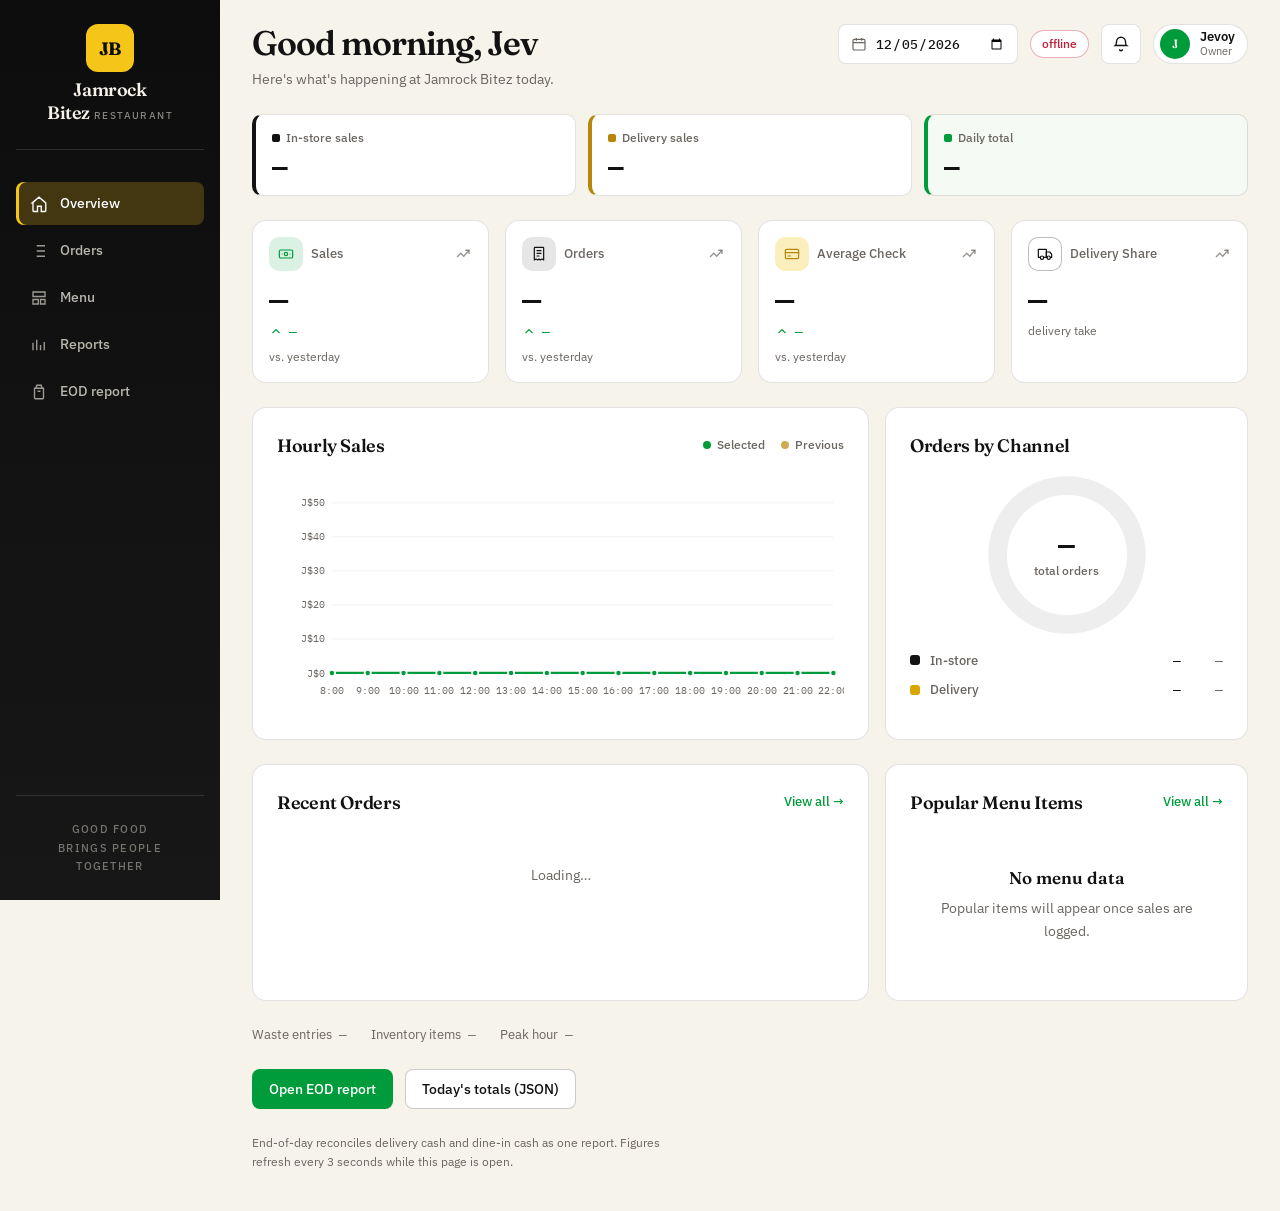
==== commit 131c78de: "Adapter for shared backend: owner login, /dashboard, /inventory, daily-sales" ====
--- a/owner-dashboard/static/index.html
+++ b/owner-dashboard/static/index.html
@@ -1281,7 +1281,7 @@
   '&': '&amp;', '<': '&lt;', '>': '&gt;', '"': '&quot;', "'": '&#39;'
 }[c]));
 
-const HOURS = [11, 12, 13, 14, 15, 16, 17, 18, 19, 20];
+const HOURS = [8, 9, 10, 11, 12, 13, 14, 15, 16, 17, 18, 19, 20, 21, 22];
 let selectedISO = null;
 
 function hourOf(iso) {
@@ -1378,12 +1378,16 @@
   const y = by(ydayOrders);
   const all = [...HOURS.map(h => t[h]), ...HOURS.map(h => y[h])];
   const max = Math.max(...all, 50);
-  // clean y-axis steps: 25 / 50 / 100 depending on peak
-  const step = max <= 100 ? 25 : max <= 250 ? 50 : max <= 500 ? 100 : 200;
+  // ~6 clean gridlines at a human step (25 / 250 / 2.5k / ...)
+  const mag = Math.pow(10, Math.floor(Math.log10(max / 6)));
+  let step = mag * 10;
+  for (const m of [1, 2, 2.5, 5, 10]) {
+    if (max / (m * mag) <= 6) { step = m * mag; break; }
+  }
   const niceMax = Math.ceil(max / step) * step;
 
   const W = 640, H = 240;
-  const padL = 48, padR = 12, padT = 16, padB = 32;
+  const padL = 62, padR = 12, padT = 16, padB = 32;
   const plotW = W - padL - padR;
   const plotH = H - padT - padB;
   const x = i => padL + (i / (HOURS.length - 1)) * plotW;
@@ -1397,7 +1401,7 @@
   for (let v = 0; v <= niceMax; v += step) {
     const yy = y_(v);
     grid += `<line class="grid-line" x1="${padL}" y1="${yy}" x2="${W - padR}" y2="${yy}"/>`;
-    grid += `<text class="axis-label" x="${padL - 8}" y="${yy + 4}" text-anchor="end">J$${v}</text>`;
+    grid += `<text class="axis-label" x="${padL - 8}" y="${yy + 4}" text-anchor="end">J$${v.toLocaleString()}</text>`;
   }
   const xLabels = HOURS.map((h, i) =>
     `<text class="axis-label" x="${x(i)}" y="${H - 8}" text-anchor="middle">${h}:00</text>`
